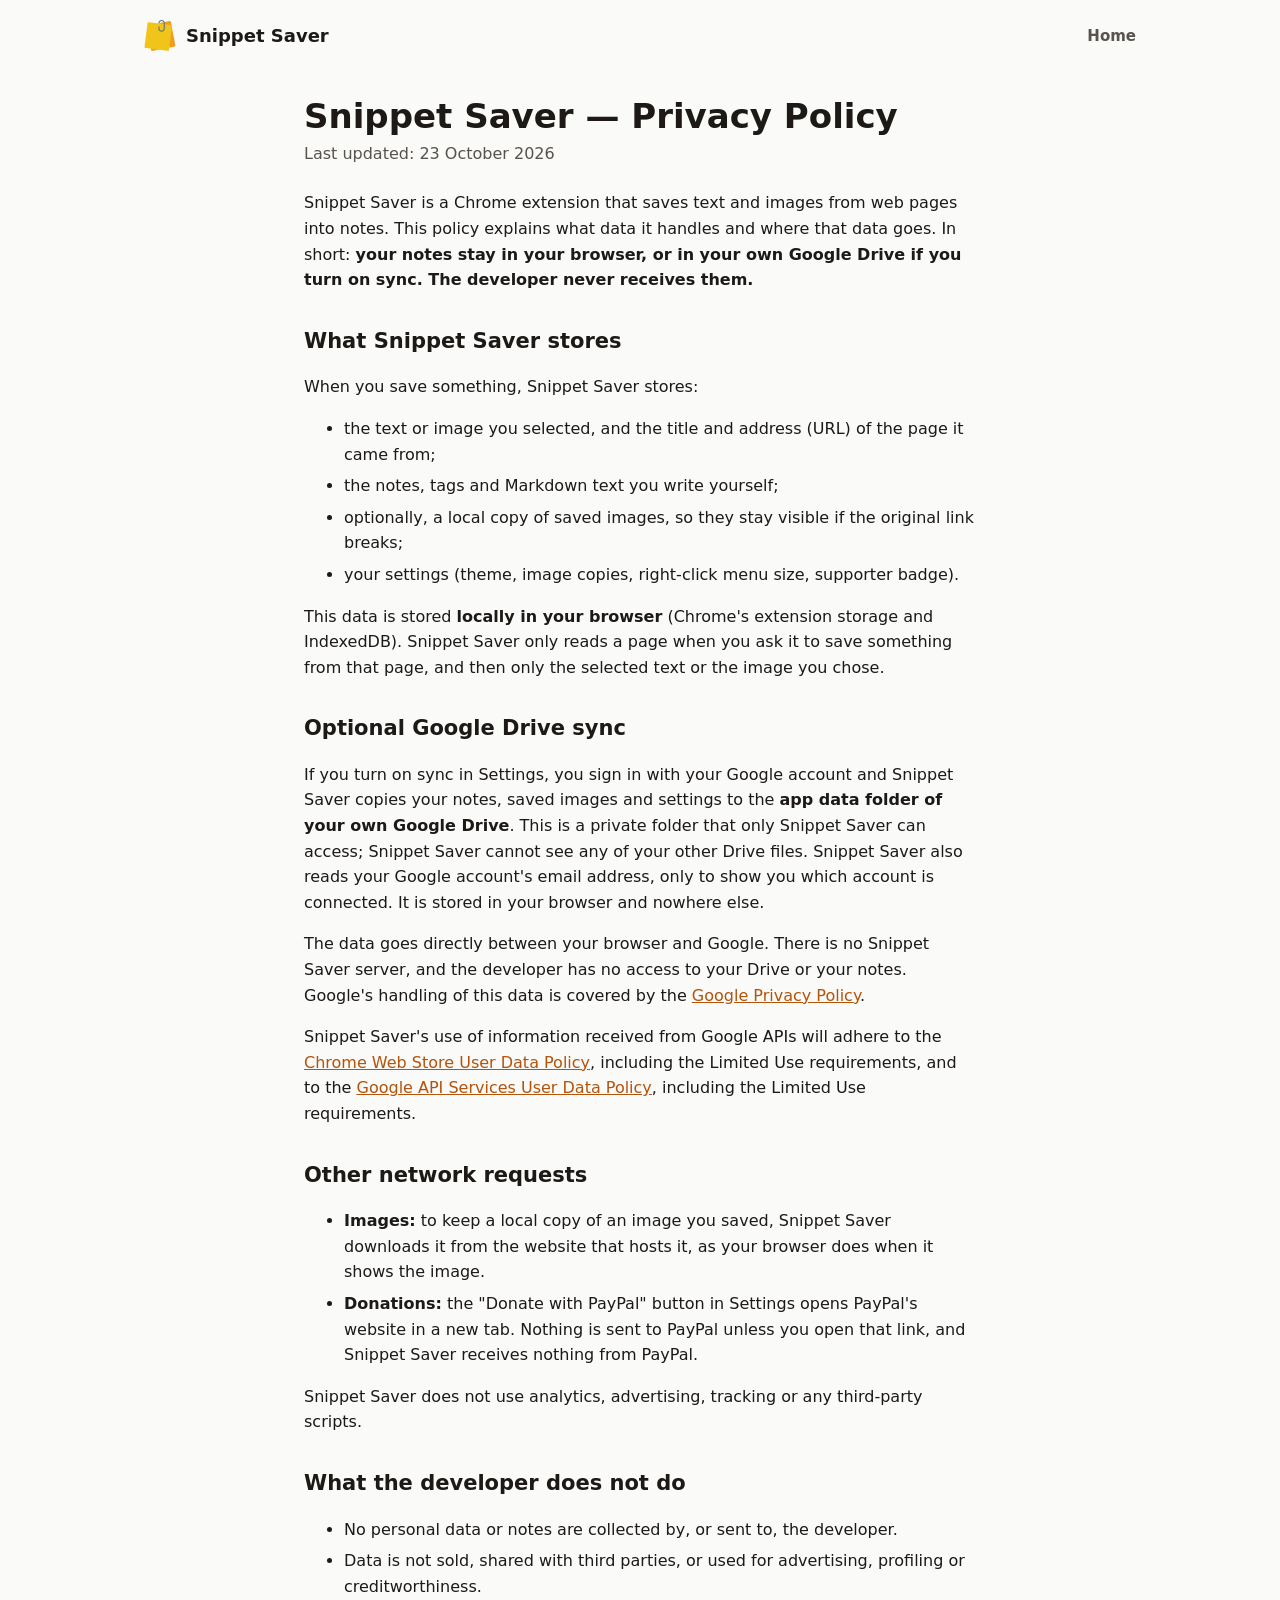
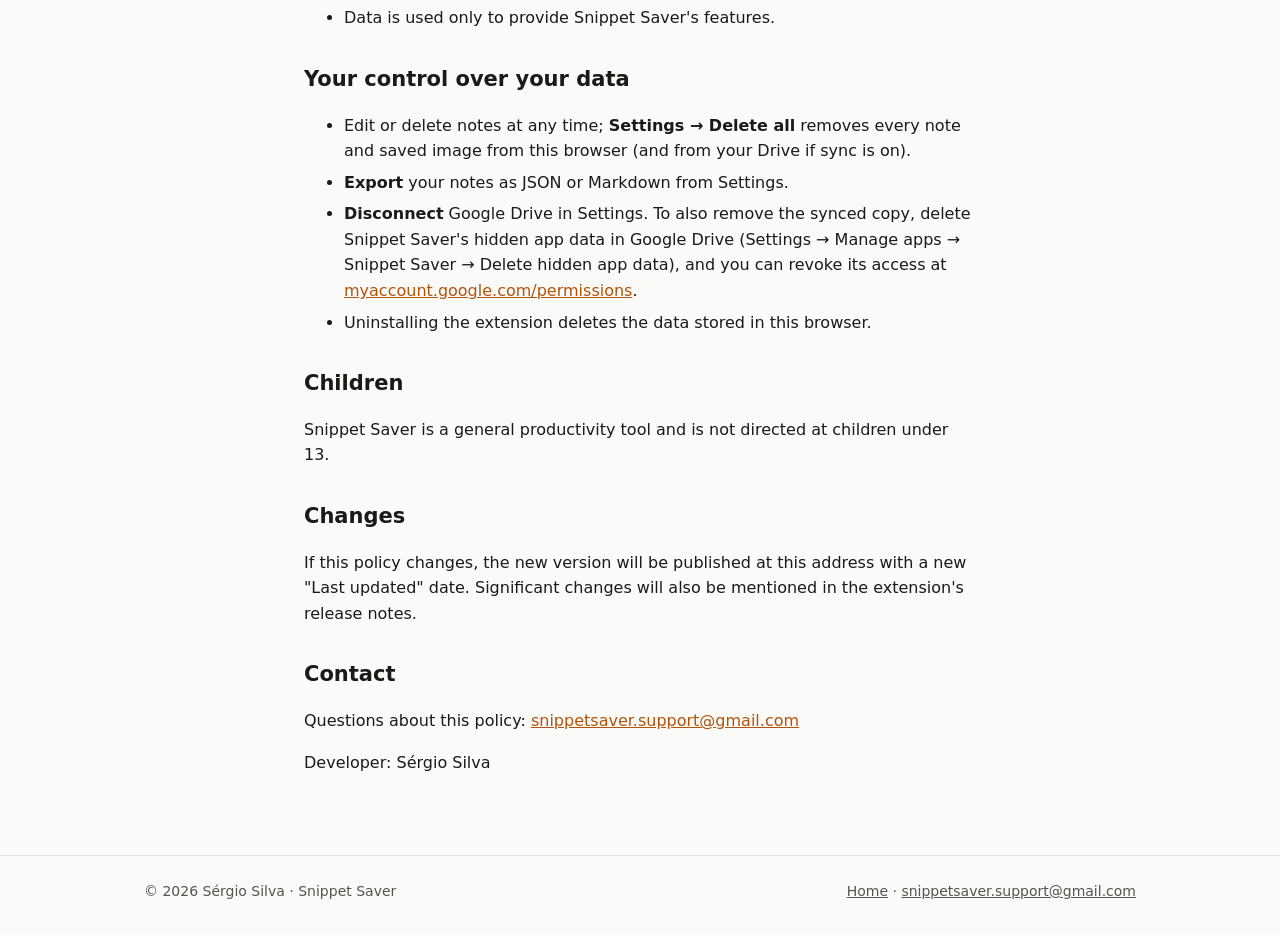
==== privacy.html @ 10455c33 "Snippet Saver home page and privacy policy Co-Authored-By: Claude Opus 5.5 <noreply@anthropic.com>" ====
<!doctype html>
<html lang="en">
<head>
  <meta charset="utf-8" />
  <meta name="viewport" content="width=device-width, initial-scale=1" />
  <title>Snippet Saver: Privacy Policy</title>
  <meta name="description" content="What data the Snippet Saver Chrome extension handles and where it goes." />
  <meta name="color-scheme" content="light dark" />
  <link rel="icon" href="assets/icon48.png" />
  <link rel="stylesheet" href="assets/style.css" />
</head>
<body>
  <header class="site-header">
    <div class="wrap">
      <a class="brand" href="./"><img src="assets/icon48.png" alt="" width="32" height="32" />Snippet Saver</a>
      <nav><a href="./">Home</a></nav>
    </div>
  </header>

  <!-- Same text as store/privacy-policy.md in the extension's repository: change both together. -->
  <main class="wrap doc">
    <h1>Snippet Saver — Privacy Policy</h1>
    <p class="updated">Last updated: 23 October 2026</p>

    <p>Snippet Saver is a Chrome extension that saves text and images from web pages into notes. This policy explains what data it handles and where that data goes. In short: <strong>your notes stay in your browser, or in your own Google Drive if you turn on sync. The developer never receives them.</strong></p>

    <h2>What Snippet Saver stores</h2>
    <p>When you save something, Snippet Saver stores:</p>
    <ul>
      <li>the text or image you selected, and the title and address (URL) of the page it came from;</li>
      <li>the notes, tags and Markdown text you write yourself;</li>
      <li>optionally, a local copy of saved images, so they stay visible if the original link breaks;</li>
      <li>your settings (theme, image copies, right-click menu size, supporter badge).</li>
    </ul>
    <p>This data is stored <strong>locally in your browser</strong> (Chrome's extension storage and IndexedDB). Snippet Saver only reads a page when you ask it to save something from that page, and then only the selected text or the image you chose.</p>

    <h2>Optional Google Drive sync</h2>
    <p>If you turn on sync in Settings, you sign in with your Google account and Snippet Saver copies your notes, saved images and settings to the <strong>app data folder of your own Google Drive</strong>. This is a private folder that only Snippet Saver can access; Snippet Saver cannot see any of your other Drive files. Snippet Saver also reads your Google account's email address, only to show you which account is connected. It is stored in your browser and nowhere else.</p>
    <p>The data goes directly between your browser and Google. There is no Snippet Saver server, and the developer has no access to your Drive or your notes. Google's handling of this data is covered by the <a href="https://policies.google.com/privacy">Google Privacy Policy</a>.</p>
    <p>Snippet Saver's use of information received from Google APIs will adhere to the <a href="https://developer.chrome.com/docs/webstore/program-policies/user-data-faq">Chrome Web Store User Data Policy</a>, including the Limited Use requirements, and to the <a href="https://developers.google.com/terms/api-services-user-data-policy">Google API Services User Data Policy</a>, including the Limited Use requirements.</p>

    <h2>Other network requests</h2>
    <ul>
      <li><strong>Images:</strong> to keep a local copy of an image you saved, Snippet Saver downloads it from the website that hosts it, as your browser does when it shows the image.</li>
      <li><strong>Donations:</strong> the "Donate with PayPal" button in Settings opens PayPal's website in a new tab. Nothing is sent to PayPal unless you open that link, and Snippet Saver receives nothing from PayPal.</li>
    </ul>
    <p>Snippet Saver does not use analytics, advertising, tracking or any third-party scripts.</p>

    <h2>What the developer does not do</h2>
    <ul>
      <li>No personal data or notes are collected by, or sent to, the developer.</li>
      <li>Data is not sold, shared with third parties, or used for advertising, profiling or creditworthiness.</li>
      <li>Data is used only to provide Snippet Saver's features.</li>
    </ul>

    <h2>Your control over your data</h2>
    <ul>
      <li>Edit or delete notes at any time; <strong>Settings → Delete all</strong> removes every note and saved image from this browser (and from your Drive if sync is on).</li>
      <li><strong>Export</strong> your notes as JSON or Markdown from Settings.</li>
      <li><strong>Disconnect</strong> Google Drive in Settings. To also remove the synced copy, delete Snippet Saver's hidden app data in Google Drive (Settings → Manage apps → Snippet Saver → Delete hidden app data), and you can revoke its access at <a href="https://myaccount.google.com/permissions">myaccount.google.com/permissions</a>.</li>
      <li>Uninstalling the extension deletes the data stored in this browser.</li>
    </ul>

    <h2>Children</h2>
    <p>Snippet Saver is a general productivity tool and is not directed at children under 13.</p>

    <h2>Changes</h2>
    <p>If this policy changes, the new version will be published at this address with a new "Last updated" date. Significant changes will also be mentioned in the extension's release notes.</p>

    <h2>Contact</h2>
    <p>Questions about this policy: <a href="mailto:snippetsaver.support@gmail.com">snippetsaver.support@gmail.com</a></p>
    <p>Developer: Sérgio Silva</p>
  </main>

  <footer class="site-footer">
    <div class="wrap">
      <span>© 2026 Sérgio Silva · Snippet Saver</span>
      <span><a href="./">Home</a> · <a href="mailto:snippetsaver.support@gmail.com">snippetsaver.support@gmail.com</a></span>
    </div>
  </footer>
</body>
</html>
---- assets/style.css ----
/* Snippet Saver site: same warm palette as the extension, light and dark. */

:root {
  --bg: #fafaf9;
  --surface: #ffffff;
  --text: #1c1917;
  --muted: #57534e;
  --border: #e7e5e4;
  --accent: #f5b301;
  --accent-text: #b45309;
  --accent-contrast: #1c1400;
  --shadow: 0 20px 50px rgba(28, 25, 23, 0.14);
}

@media (prefers-color-scheme: dark) {
  :root {
    --bg: #0c0a09;
    --surface: #1c1917;
    --text: #fafaf9;
    --muted: #a8a29e;
    --border: #292524;
    --accent: #fbbf24;
    --accent-text: #fcd34d;
    --shadow: 0 20px 50px rgba(0, 0, 0, 0.55);
  }
}

* {
  box-sizing: border-box;
}

body {
  margin: 0;
  background: var(--bg);
  color: var(--text);
  font: 16px/1.6 "Segoe UI", system-ui, -apple-system, sans-serif;
}

a {
  color: var(--accent-text);
}

.wrap {
  max-width: 1040px;
  margin: 0 auto;
  padding: 0 24px;
}

/* ---------- Header & footer ---------- */

.site-header .wrap {
  display: flex;
  align-items: center;
  justify-content: space-between;
  gap: 16px;
  padding-top: 20px;
  padding-bottom: 20px;
}

.brand {
  display: flex;
  align-items: center;
  gap: 10px;
  color: var(--text);
  font-weight: 700;
  font-size: 18px;
  text-decoration: none;
}

.site-header nav a {
  color: var(--muted);
  text-decoration: none;
  font-weight: 600;
  font-size: 15px;
}

.site-header nav a:hover {
  color: var(--text);
}

.site-footer {
  margin-top: 80px;
  border-top: 1px solid var(--border);
  color: var(--muted);
  font-size: 14px;
}

.site-footer .wrap {
  display: flex;
  flex-wrap: wrap;
  justify-content: space-between;
  gap: 12px;
  padding-top: 24px;
  padding-bottom: 32px;
}

.site-footer a {
  color: var(--muted);
}

/* ---------- Home ---------- */

.hero {
  display: grid;
  grid-template-columns: 1.1fr 0.9fr;
  align-items: center;
  gap: 48px;
  padding: 48px 0 24px;
}

.hero h1 {
  margin: 0 0 16px;
  font-size: clamp(34px, 5vw, 48px);
  line-height: 1.1;
  letter-spacing: -0.02em;
}

.hero p {
  margin: 0 0 28px;
  max-width: 34em;
  color: var(--muted);
  font-size: 19px;
}

.button {
  display: inline-block;
  padding: 12px 22px;
  border-radius: 10px;
  background: var(--accent);
  color: var(--accent-contrast);
  font-weight: 700;
  text-decoration: none;
}

.button:hover {
  filter: brightness(1.05);
}

.note {
  display: block;
  margin-top: 10px;
  color: var(--muted);
  font-size: 14px;
}

.shot {
  justify-self: center;
  width: 100%;
  max-width: 402px;
  border-radius: 14px;
  box-shadow: var(--shadow);
}

/* Shows the capture that matches the visitor's theme. */
.shot-light {
  display: none;
}

@media (prefers-color-scheme: light) {
  .shot-light {
    display: block;
  }
  .shot-dark {
    display: none;
  }
}

.features {
  display: grid;
  grid-template-columns: repeat(auto-fit, minmax(220px, 1fr));
  gap: 16px;
  margin-top: 48px;
}

.feature {
  padding: 20px;
  border: 1px solid var(--border);
  border-radius: 12px;
  background: var(--surface);
}

.feature h2 {
  margin: 0 0 6px;
  font-size: 17px;
}

.feature p {
  margin: 0;
  color: var(--muted);
  font-size: 15px;
}

/* ---------- Privacy policy ---------- */

.doc {
  max-width: 720px;
  padding-top: 24px;
}

.doc h1 {
  margin: 0 0 4px;
  font-size: 34px;
  line-height: 1.2;
}

.doc h2 {
  margin: 32px 0 8px;
  font-size: 21px;
}

.doc .updated {
  margin: 0 0 24px;
  color: var(--muted);
}

.doc li {
  margin-bottom: 6px;
}

@media (max-width: 760px) {
  .hero {
    grid-template-columns: 1fr;
    gap: 32px;
    padding-top: 24px;
  }
}
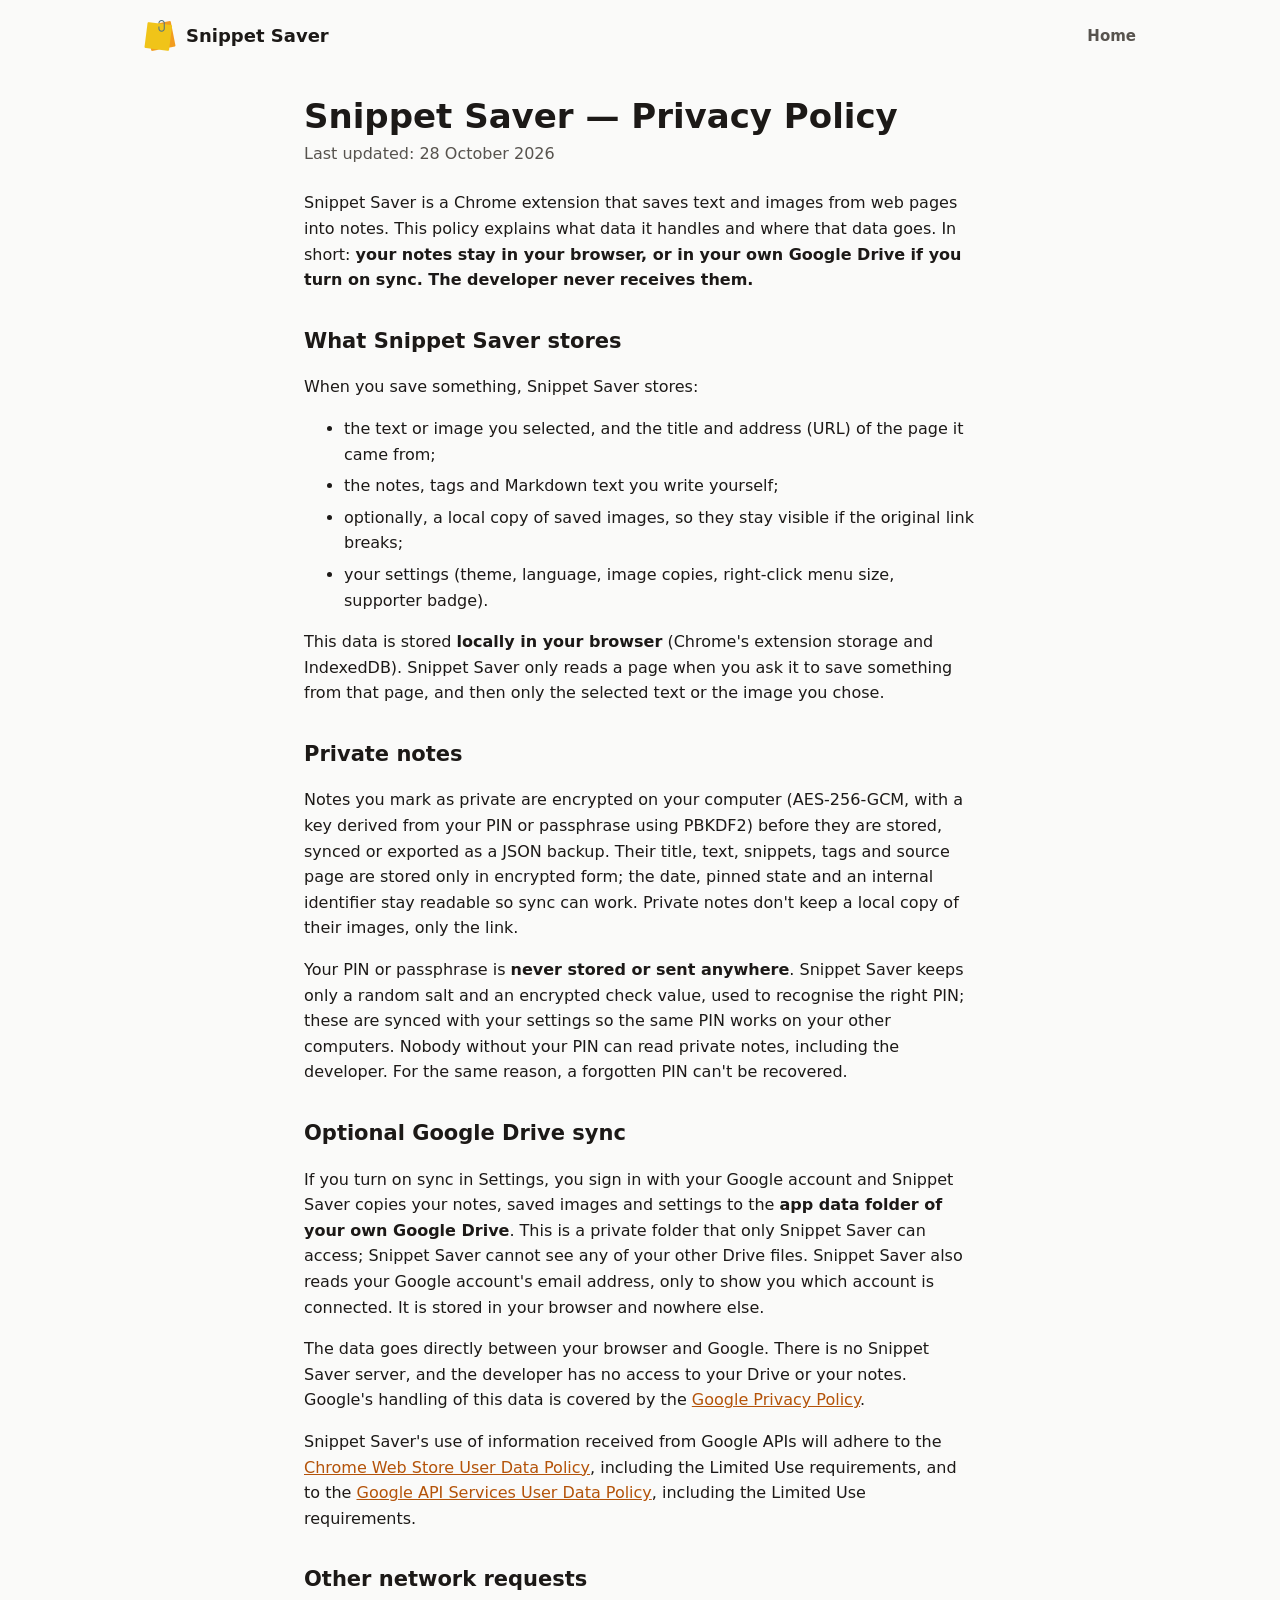
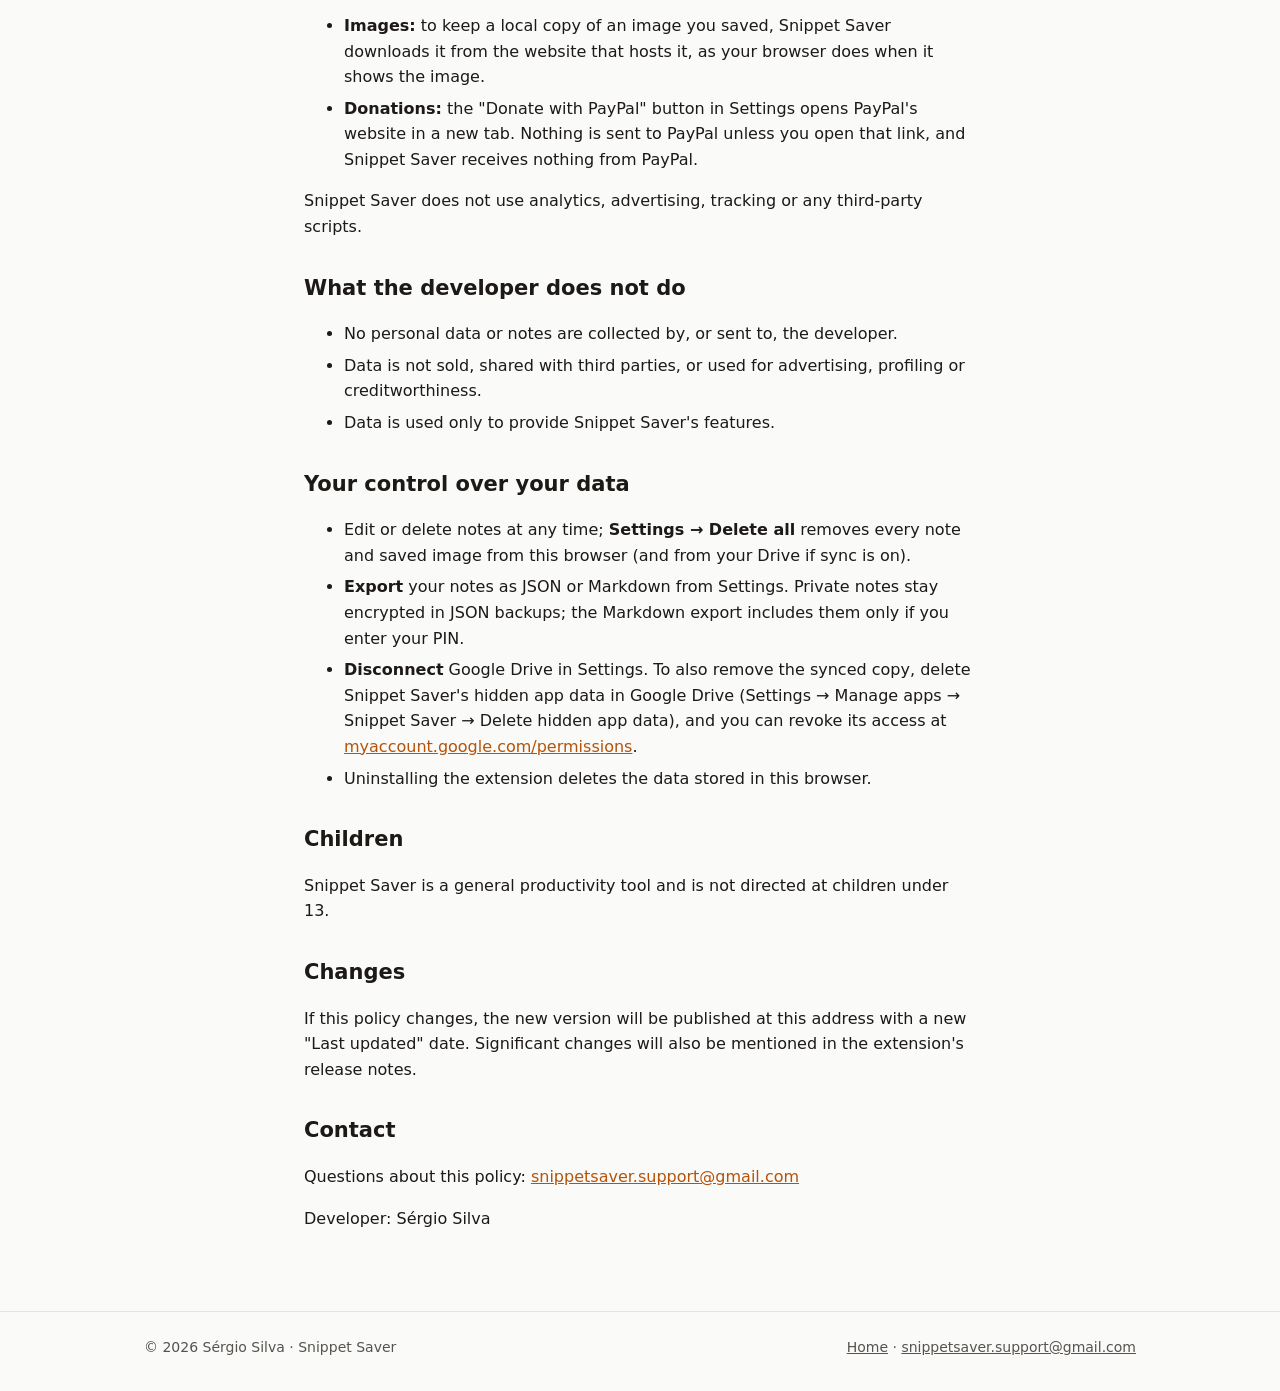
==== commit 64dd53f3: "Describe private notes and languages (Snippet Saver 1.5.0) Home page: feature cards for encrypted pr" ====
--- a/privacy.html
+++ b/privacy.html
@@ -20,7 +20,7 @@
   <!-- Same text as store/privacy-policy.md in the extension's repository: change both together. -->
   <main class="wrap doc">
     <h1>Snippet Saver — Privacy Policy</h1>
-    <p class="updated">Last updated: 23 October 2026</p>
+    <p class="updated">Last updated: 28 October 2026</p>
 
     <p>Snippet Saver is a Chrome extension that saves text and images from web pages into notes. This policy explains what data it handles and where that data goes. In short: <strong>your notes stay in your browser, or in your own Google Drive if you turn on sync. The developer never receives them.</strong></p>
 
@@ -30,9 +30,13 @@
       <li>the text or image you selected, and the title and address (URL) of the page it came from;</li>
       <li>the notes, tags and Markdown text you write yourself;</li>
       <li>optionally, a local copy of saved images, so they stay visible if the original link breaks;</li>
-      <li>your settings (theme, image copies, right-click menu size, supporter badge).</li>
+      <li>your settings (theme, language, image copies, right-click menu size, supporter badge).</li>
     </ul>
     <p>This data is stored <strong>locally in your browser</strong> (Chrome's extension storage and IndexedDB). Snippet Saver only reads a page when you ask it to save something from that page, and then only the selected text or the image you chose.</p>
+
+    <h2>Private notes</h2>
+    <p>Notes you mark as private are encrypted on your computer (AES-256-GCM, with a key derived from your PIN or passphrase using PBKDF2) before they are stored, synced or exported as a JSON backup. Their title, text, snippets, tags and source page are stored only in encrypted form; the date, pinned state and an internal identifier stay readable so sync can work. Private notes don't keep a local copy of their images, only the link.</p>
+    <p>Your PIN or passphrase is <strong>never stored or sent anywhere</strong>. Snippet Saver keeps only a random salt and an encrypted check value, used to recognise the right PIN; these are synced with your settings so the same PIN works on your other computers. Nobody without your PIN can read private notes, including the developer. For the same reason, a forgotten PIN can't be recovered.</p>
 
     <h2>Optional Google Drive sync</h2>
     <p>If you turn on sync in Settings, you sign in with your Google account and Snippet Saver copies your notes, saved images and settings to the <strong>app data folder of your own Google Drive</strong>. This is a private folder that only Snippet Saver can access; Snippet Saver cannot see any of your other Drive files. Snippet Saver also reads your Google account's email address, only to show you which account is connected. It is stored in your browser and nowhere else.</p>
@@ -56,7 +60,7 @@
     <h2>Your control over your data</h2>
     <ul>
       <li>Edit or delete notes at any time; <strong>Settings → Delete all</strong> removes every note and saved image from this browser (and from your Drive if sync is on).</li>
-      <li><strong>Export</strong> your notes as JSON or Markdown from Settings.</li>
+      <li><strong>Export</strong> your notes as JSON or Markdown from Settings. Private notes stay encrypted in JSON backups; the Markdown export includes them only if you enter your PIN.</li>
       <li><strong>Disconnect</strong> Google Drive in Settings. To also remove the synced copy, delete Snippet Saver's hidden app data in Google Drive (Settings → Manage apps → Snippet Saver → Delete hidden app data), and you can revoke its access at <a href="https://myaccount.google.com/permissions">myaccount.google.com/permissions</a>.</li>
       <li>Uninstalling the extension deletes the data stored in this browser.</li>
     </ul>
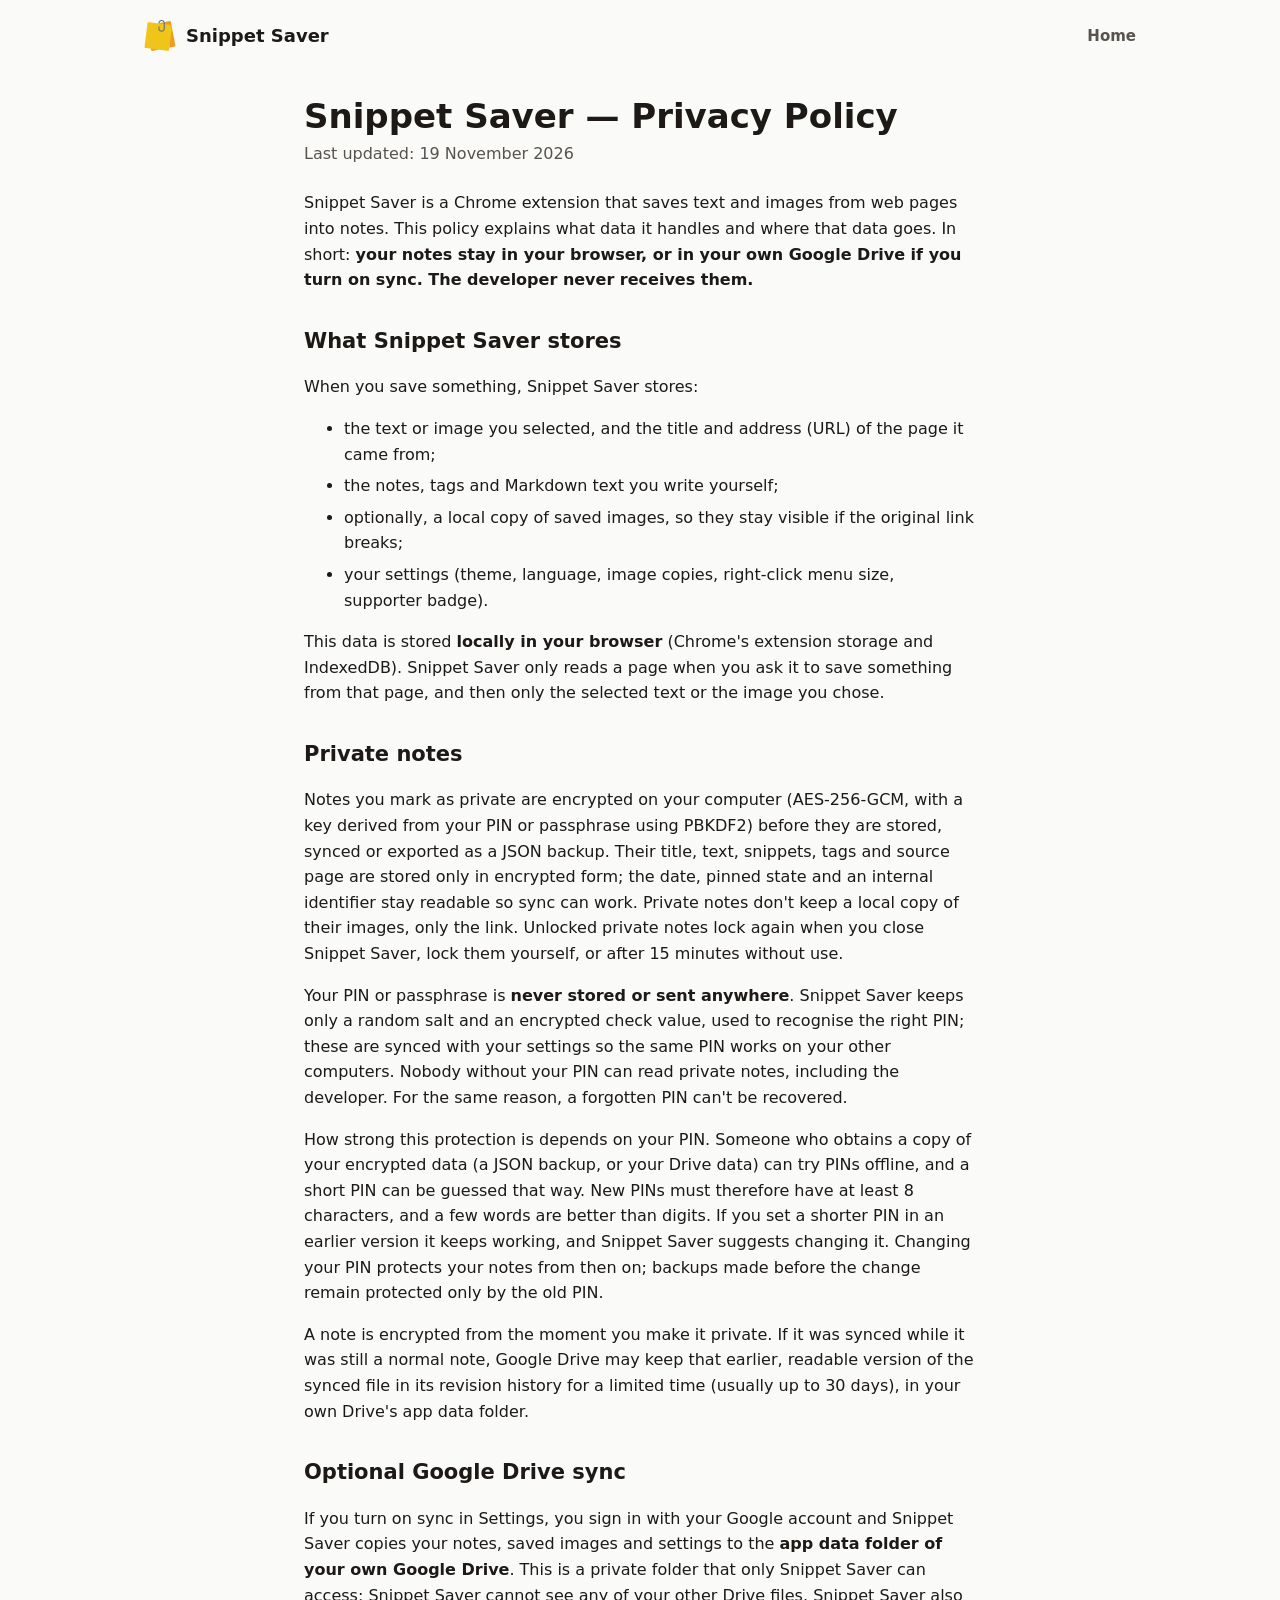
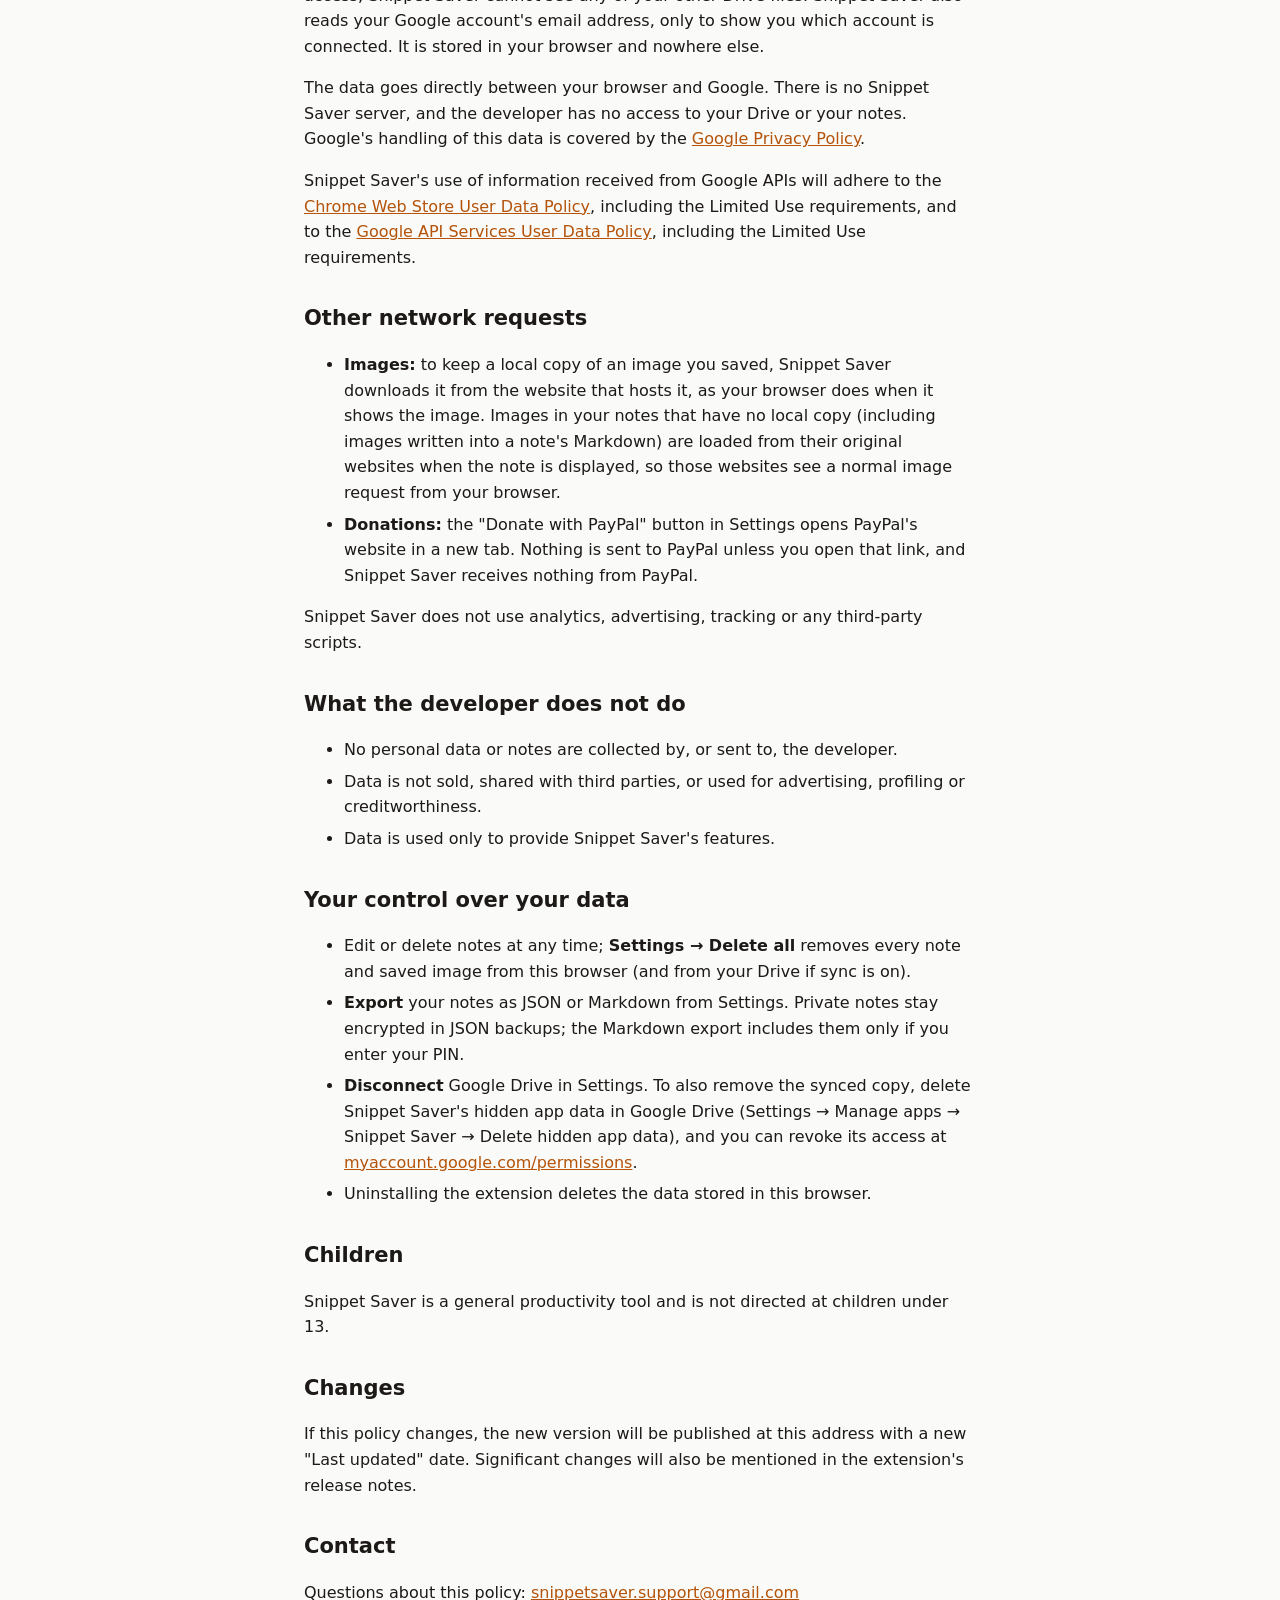
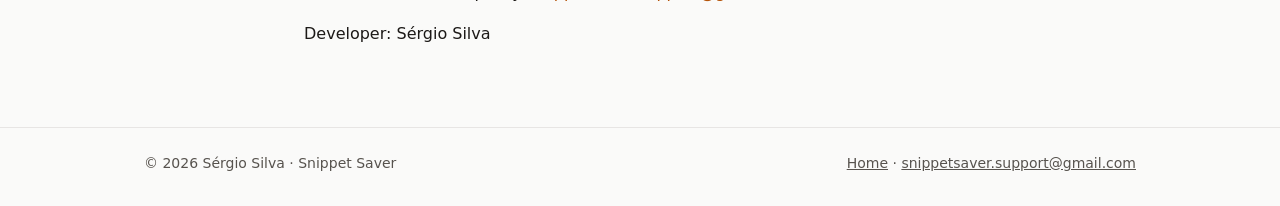
==== commit f35734d2: "Privacy policy: PIN strength, Drive revisions, remote images, auto-lock Private notes: protection de" ====
--- a/privacy.html
+++ b/privacy.html
@@ -20,7 +20,7 @@
   <!-- Same text as store/privacy-policy.md in the extension's repository: change both together. -->
   <main class="wrap doc">
     <h1>Snippet Saver — Privacy Policy</h1>
-    <p class="updated">Last updated: 28 October 2026</p>
+    <p class="updated">Last updated: 19 November 2026</p>
 
     <p>Snippet Saver is a Chrome extension that saves text and images from web pages into notes. This policy explains what data it handles and where that data goes. In short: <strong>your notes stay in your browser, or in your own Google Drive if you turn on sync. The developer never receives them.</strong></p>
 
@@ -35,8 +35,10 @@
     <p>This data is stored <strong>locally in your browser</strong> (Chrome's extension storage and IndexedDB). Snippet Saver only reads a page when you ask it to save something from that page, and then only the selected text or the image you chose.</p>
 
     <h2>Private notes</h2>
-    <p>Notes you mark as private are encrypted on your computer (AES-256-GCM, with a key derived from your PIN or passphrase using PBKDF2) before they are stored, synced or exported as a JSON backup. Their title, text, snippets, tags and source page are stored only in encrypted form; the date, pinned state and an internal identifier stay readable so sync can work. Private notes don't keep a local copy of their images, only the link.</p>
+    <p>Notes you mark as private are encrypted on your computer (AES-256-GCM, with a key derived from your PIN or passphrase using PBKDF2) before they are stored, synced or exported as a JSON backup. Their title, text, snippets, tags and source page are stored only in encrypted form; the date, pinned state and an internal identifier stay readable so sync can work. Private notes don't keep a local copy of their images, only the link. Unlocked private notes lock again when you close Snippet Saver, lock them yourself, or after 15 minutes without use.</p>
     <p>Your PIN or passphrase is <strong>never stored or sent anywhere</strong>. Snippet Saver keeps only a random salt and an encrypted check value, used to recognise the right PIN; these are synced with your settings so the same PIN works on your other computers. Nobody without your PIN can read private notes, including the developer. For the same reason, a forgotten PIN can't be recovered.</p>
+    <p>How strong this protection is depends on your PIN. Someone who obtains a copy of your encrypted data (a JSON backup, or your Drive data) can try PINs offline, and a short PIN can be guessed that way. New PINs must therefore have at least 8 characters, and a few words are better than digits. If you set a shorter PIN in an earlier version it keeps working, and Snippet Saver suggests changing it. Changing your PIN protects your notes from then on; backups made before the change remain protected only by the old PIN.</p>
+    <p>A note is encrypted from the moment you make it private. If it was synced while it was still a normal note, Google Drive may keep that earlier, readable version of the synced file in its revision history for a limited time (usually up to 30 days), in your own Drive's app data folder.</p>
 
     <h2>Optional Google Drive sync</h2>
     <p>If you turn on sync in Settings, you sign in with your Google account and Snippet Saver copies your notes, saved images and settings to the <strong>app data folder of your own Google Drive</strong>. This is a private folder that only Snippet Saver can access; Snippet Saver cannot see any of your other Drive files. Snippet Saver also reads your Google account's email address, only to show you which account is connected. It is stored in your browser and nowhere else.</p>
@@ -45,7 +47,7 @@
 
     <h2>Other network requests</h2>
     <ul>
-      <li><strong>Images:</strong> to keep a local copy of an image you saved, Snippet Saver downloads it from the website that hosts it, as your browser does when it shows the image.</li>
+      <li><strong>Images:</strong> to keep a local copy of an image you saved, Snippet Saver downloads it from the website that hosts it, as your browser does when it shows the image. Images in your notes that have no local copy (including images written into a note's Markdown) are loaded from their original websites when the note is displayed, so those websites see a normal image request from your browser.</li>
       <li><strong>Donations:</strong> the "Donate with PayPal" button in Settings opens PayPal's website in a new tab. Nothing is sent to PayPal unless you open that link, and Snippet Saver receives nothing from PayPal.</li>
     </ul>
     <p>Snippet Saver does not use analytics, advertising, tracking or any third-party scripts.</p>
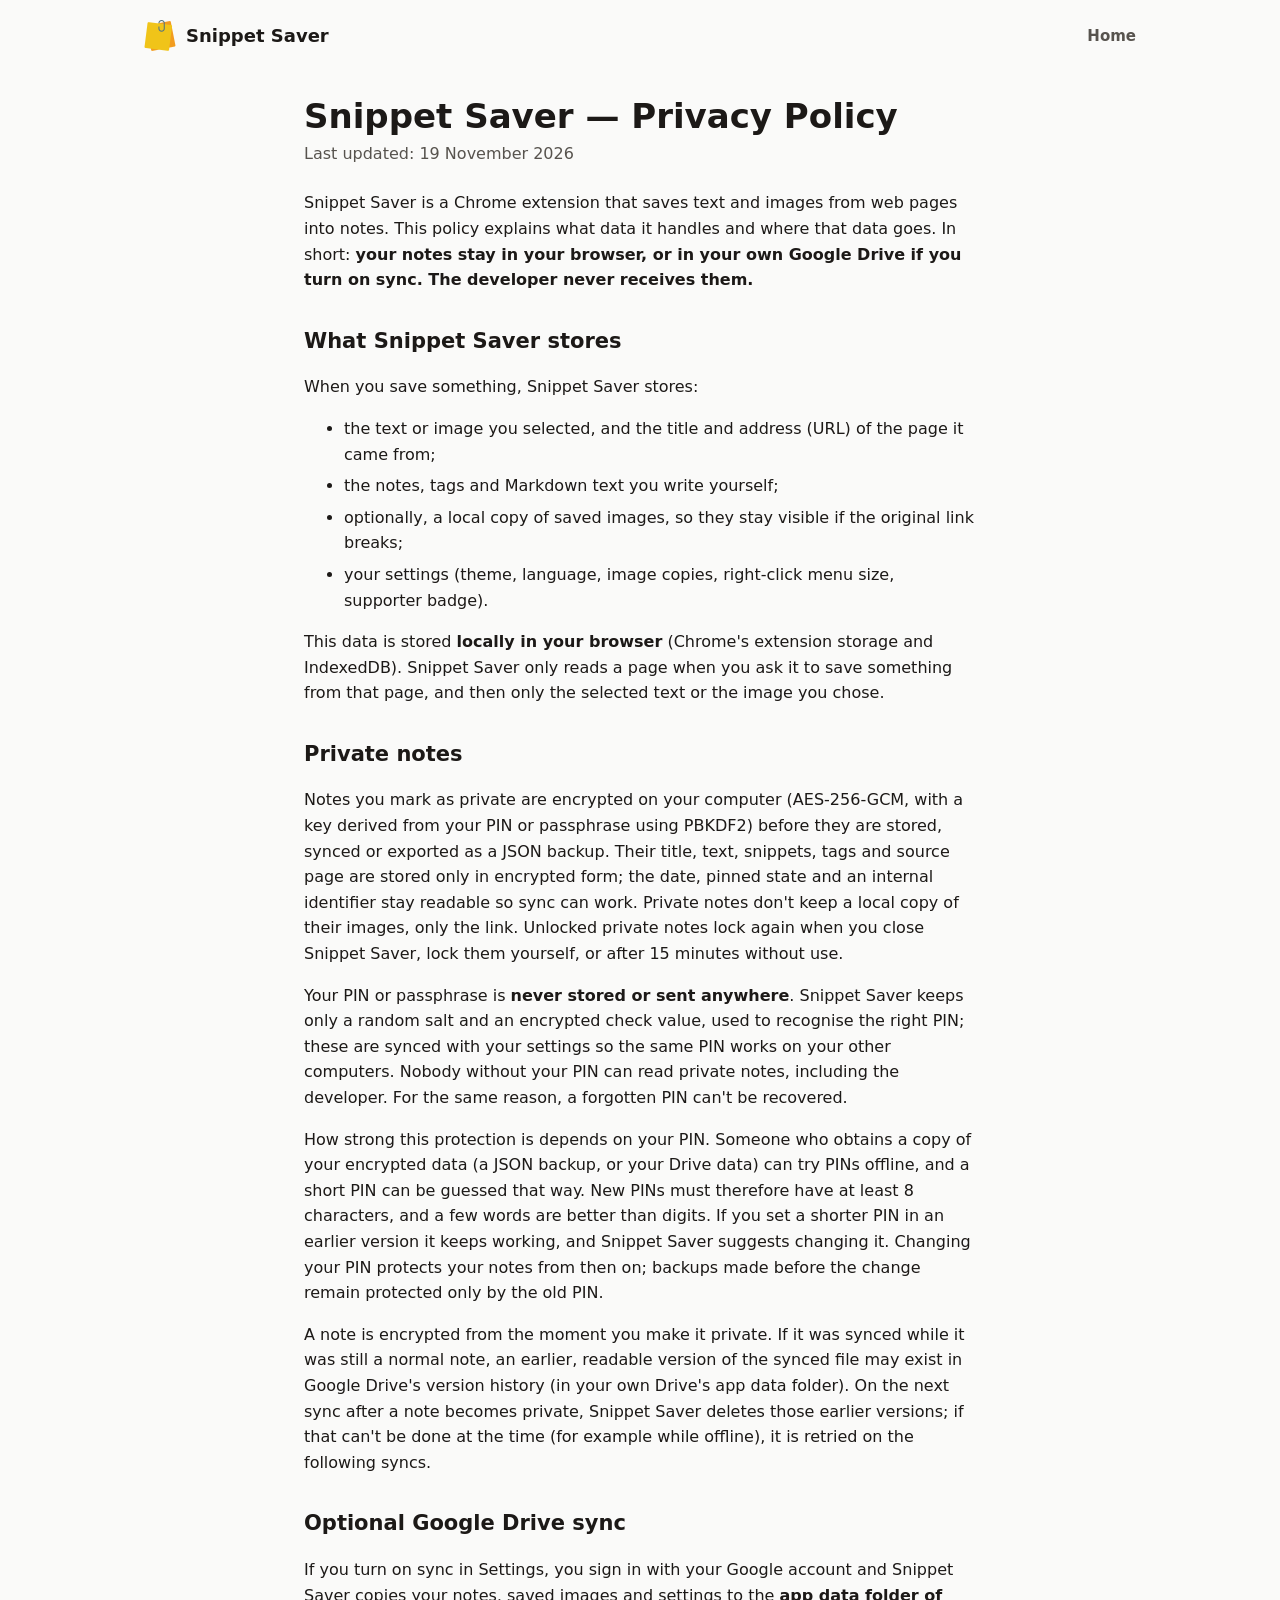
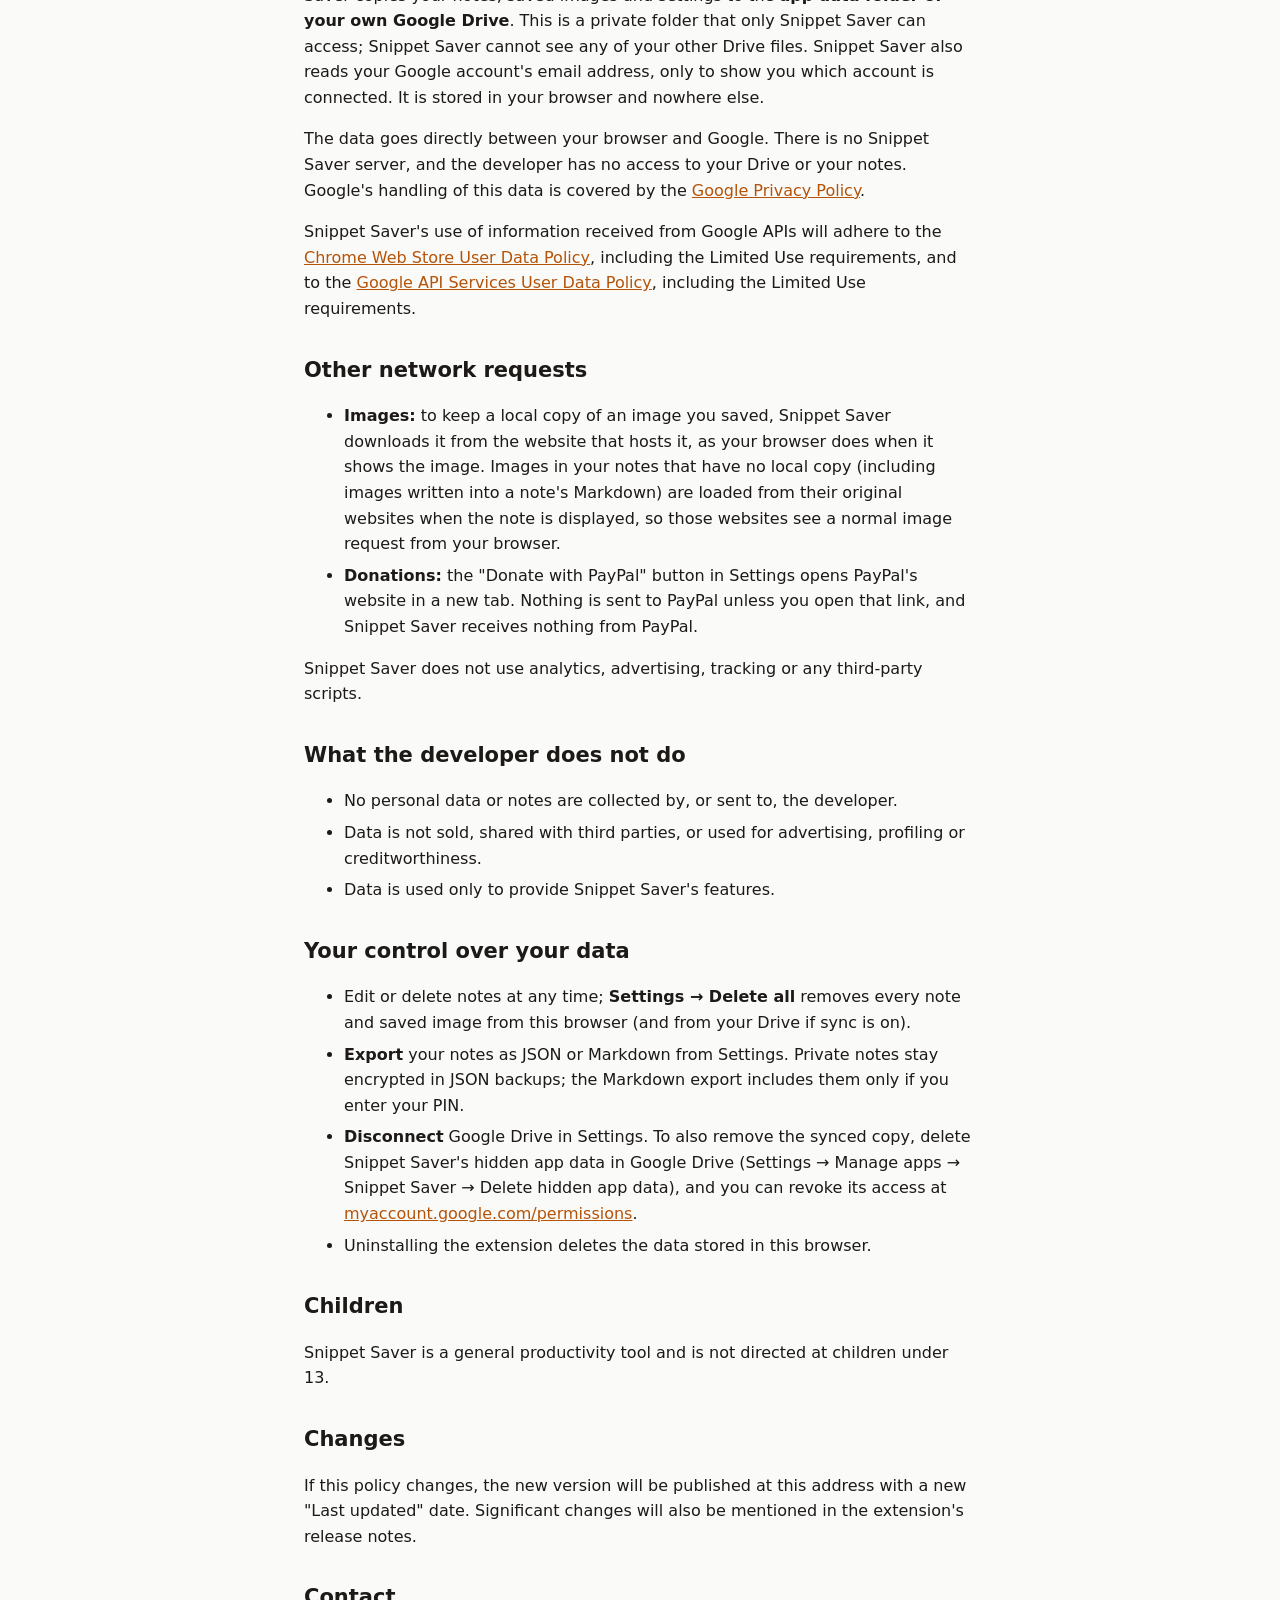
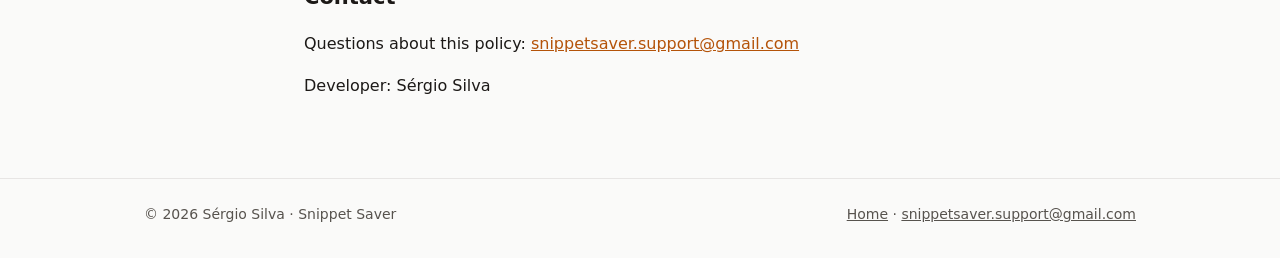
==== commit a06ea2d0: "Privacy policy: older Drive versions are deleted when a note turns private Snippet Saver now deletes" ====
--- a/privacy.html
+++ b/privacy.html
@@ -38,7 +38,7 @@
     <p>Notes you mark as private are encrypted on your computer (AES-256-GCM, with a key derived from your PIN or passphrase using PBKDF2) before they are stored, synced or exported as a JSON backup. Their title, text, snippets, tags and source page are stored only in encrypted form; the date, pinned state and an internal identifier stay readable so sync can work. Private notes don't keep a local copy of their images, only the link. Unlocked private notes lock again when you close Snippet Saver, lock them yourself, or after 15 minutes without use.</p>
     <p>Your PIN or passphrase is <strong>never stored or sent anywhere</strong>. Snippet Saver keeps only a random salt and an encrypted check value, used to recognise the right PIN; these are synced with your settings so the same PIN works on your other computers. Nobody without your PIN can read private notes, including the developer. For the same reason, a forgotten PIN can't be recovered.</p>
     <p>How strong this protection is depends on your PIN. Someone who obtains a copy of your encrypted data (a JSON backup, or your Drive data) can try PINs offline, and a short PIN can be guessed that way. New PINs must therefore have at least 8 characters, and a few words are better than digits. If you set a shorter PIN in an earlier version it keeps working, and Snippet Saver suggests changing it. Changing your PIN protects your notes from then on; backups made before the change remain protected only by the old PIN.</p>
-    <p>A note is encrypted from the moment you make it private. If it was synced while it was still a normal note, Google Drive may keep that earlier, readable version of the synced file in its revision history for a limited time (usually up to 30 days), in your own Drive's app data folder.</p>
+    <p>A note is encrypted from the moment you make it private. If it was synced while it was still a normal note, an earlier, readable version of the synced file may exist in Google Drive's version history (in your own Drive's app data folder). On the next sync after a note becomes private, Snippet Saver deletes those earlier versions; if that can't be done at the time (for example while offline), it is retried on the following syncs.</p>
 
     <h2>Optional Google Drive sync</h2>
     <p>If you turn on sync in Settings, you sign in with your Google account and Snippet Saver copies your notes, saved images and settings to the <strong>app data folder of your own Google Drive</strong>. This is a private folder that only Snippet Saver can access; Snippet Saver cannot see any of your other Drive files. Snippet Saver also reads your Google account's email address, only to show you which account is connected. It is stored in your browser and nowhere else.</p>
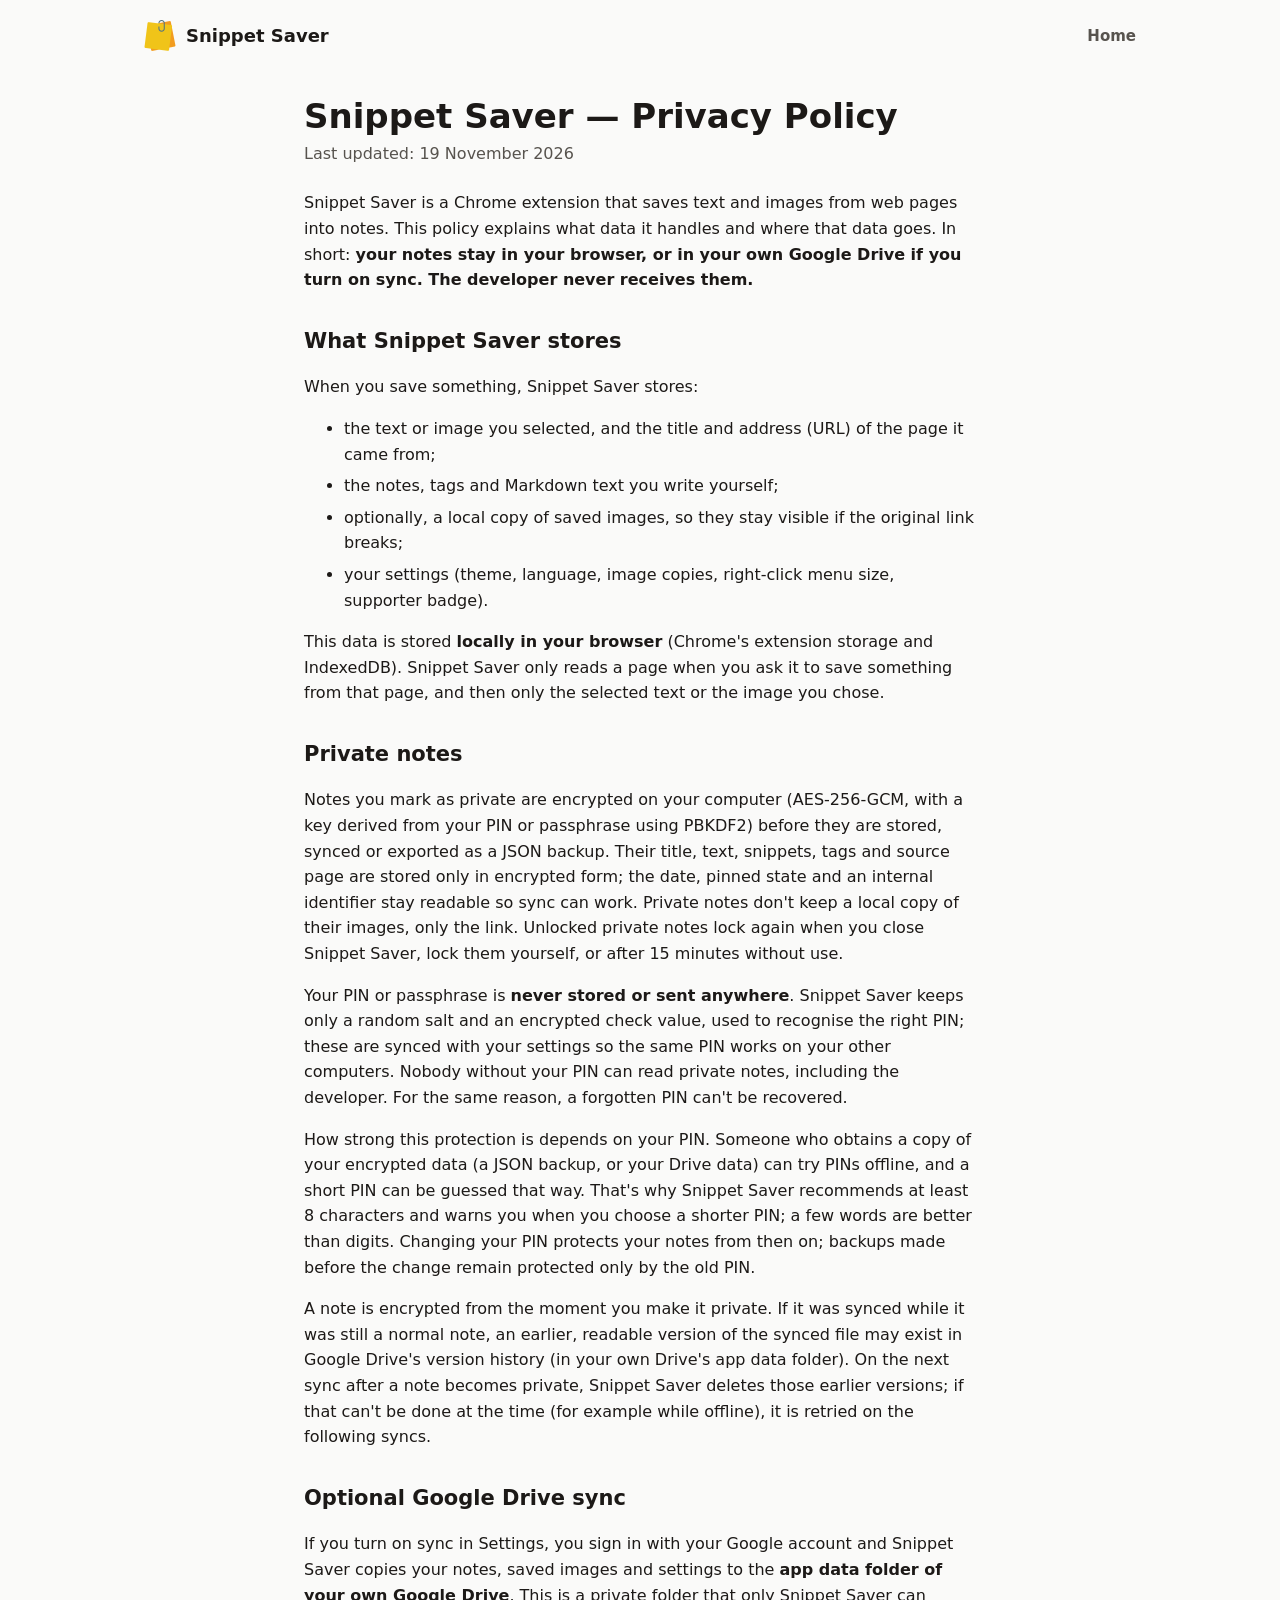
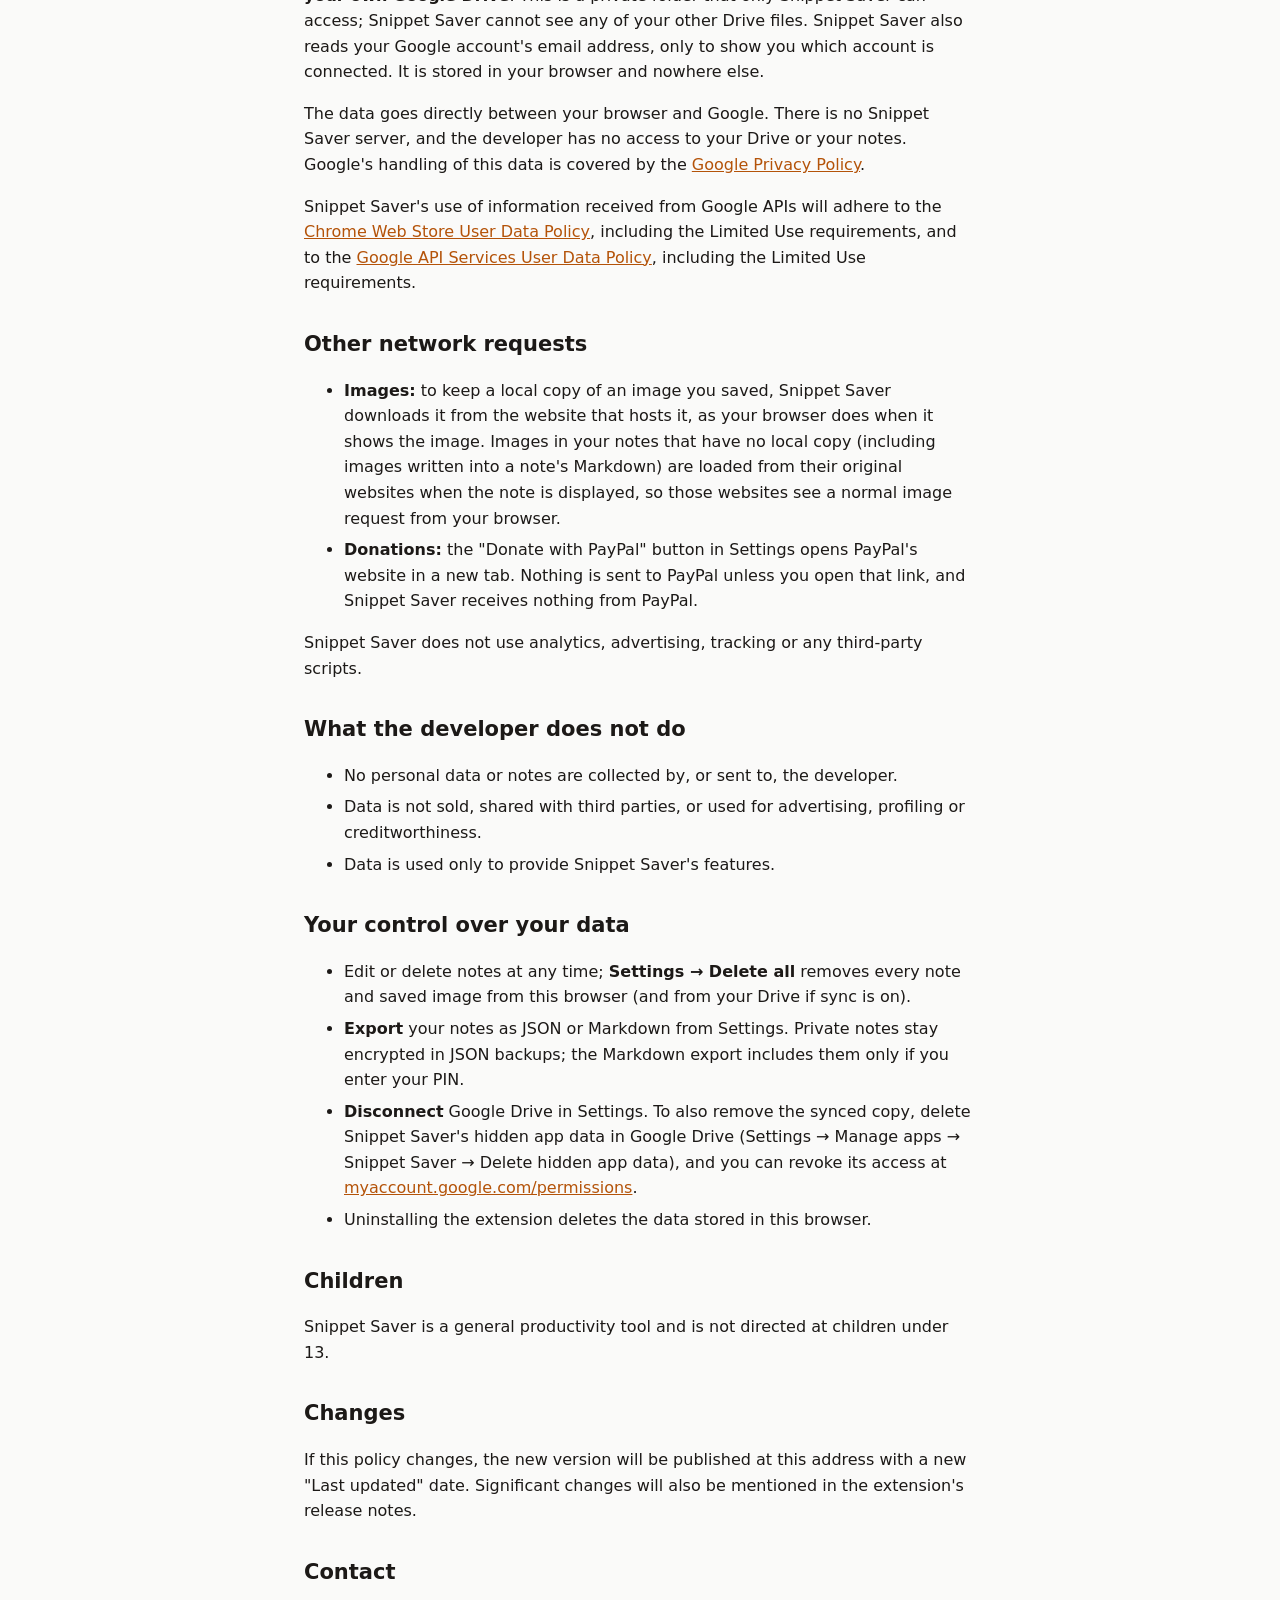
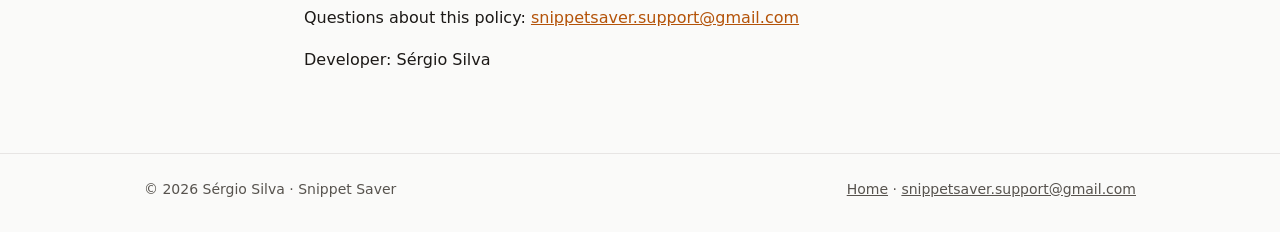
==== commit 7651f5e4: "Privacy policy: short PINs are allowed with a warning Snippet Saver recommends at least 8 characters" ====
--- a/privacy.html
+++ b/privacy.html
@@ -37,7 +37,7 @@
     <h2>Private notes</h2>
     <p>Notes you mark as private are encrypted on your computer (AES-256-GCM, with a key derived from your PIN or passphrase using PBKDF2) before they are stored, synced or exported as a JSON backup. Their title, text, snippets, tags and source page are stored only in encrypted form; the date, pinned state and an internal identifier stay readable so sync can work. Private notes don't keep a local copy of their images, only the link. Unlocked private notes lock again when you close Snippet Saver, lock them yourself, or after 15 minutes without use.</p>
     <p>Your PIN or passphrase is <strong>never stored or sent anywhere</strong>. Snippet Saver keeps only a random salt and an encrypted check value, used to recognise the right PIN; these are synced with your settings so the same PIN works on your other computers. Nobody without your PIN can read private notes, including the developer. For the same reason, a forgotten PIN can't be recovered.</p>
-    <p>How strong this protection is depends on your PIN. Someone who obtains a copy of your encrypted data (a JSON backup, or your Drive data) can try PINs offline, and a short PIN can be guessed that way. New PINs must therefore have at least 8 characters, and a few words are better than digits. If you set a shorter PIN in an earlier version it keeps working, and Snippet Saver suggests changing it. Changing your PIN protects your notes from then on; backups made before the change remain protected only by the old PIN.</p>
+    <p>How strong this protection is depends on your PIN. Someone who obtains a copy of your encrypted data (a JSON backup, or your Drive data) can try PINs offline, and a short PIN can be guessed that way. That's why Snippet Saver recommends at least 8 characters and warns you when you choose a shorter PIN; a few words are better than digits. Changing your PIN protects your notes from then on; backups made before the change remain protected only by the old PIN.</p>
     <p>A note is encrypted from the moment you make it private. If it was synced while it was still a normal note, an earlier, readable version of the synced file may exist in Google Drive's version history (in your own Drive's app data folder). On the next sync after a note becomes private, Snippet Saver deletes those earlier versions; if that can't be done at the time (for example while offline), it is retried on the following syncs.</p>
 
     <h2>Optional Google Drive sync</h2>
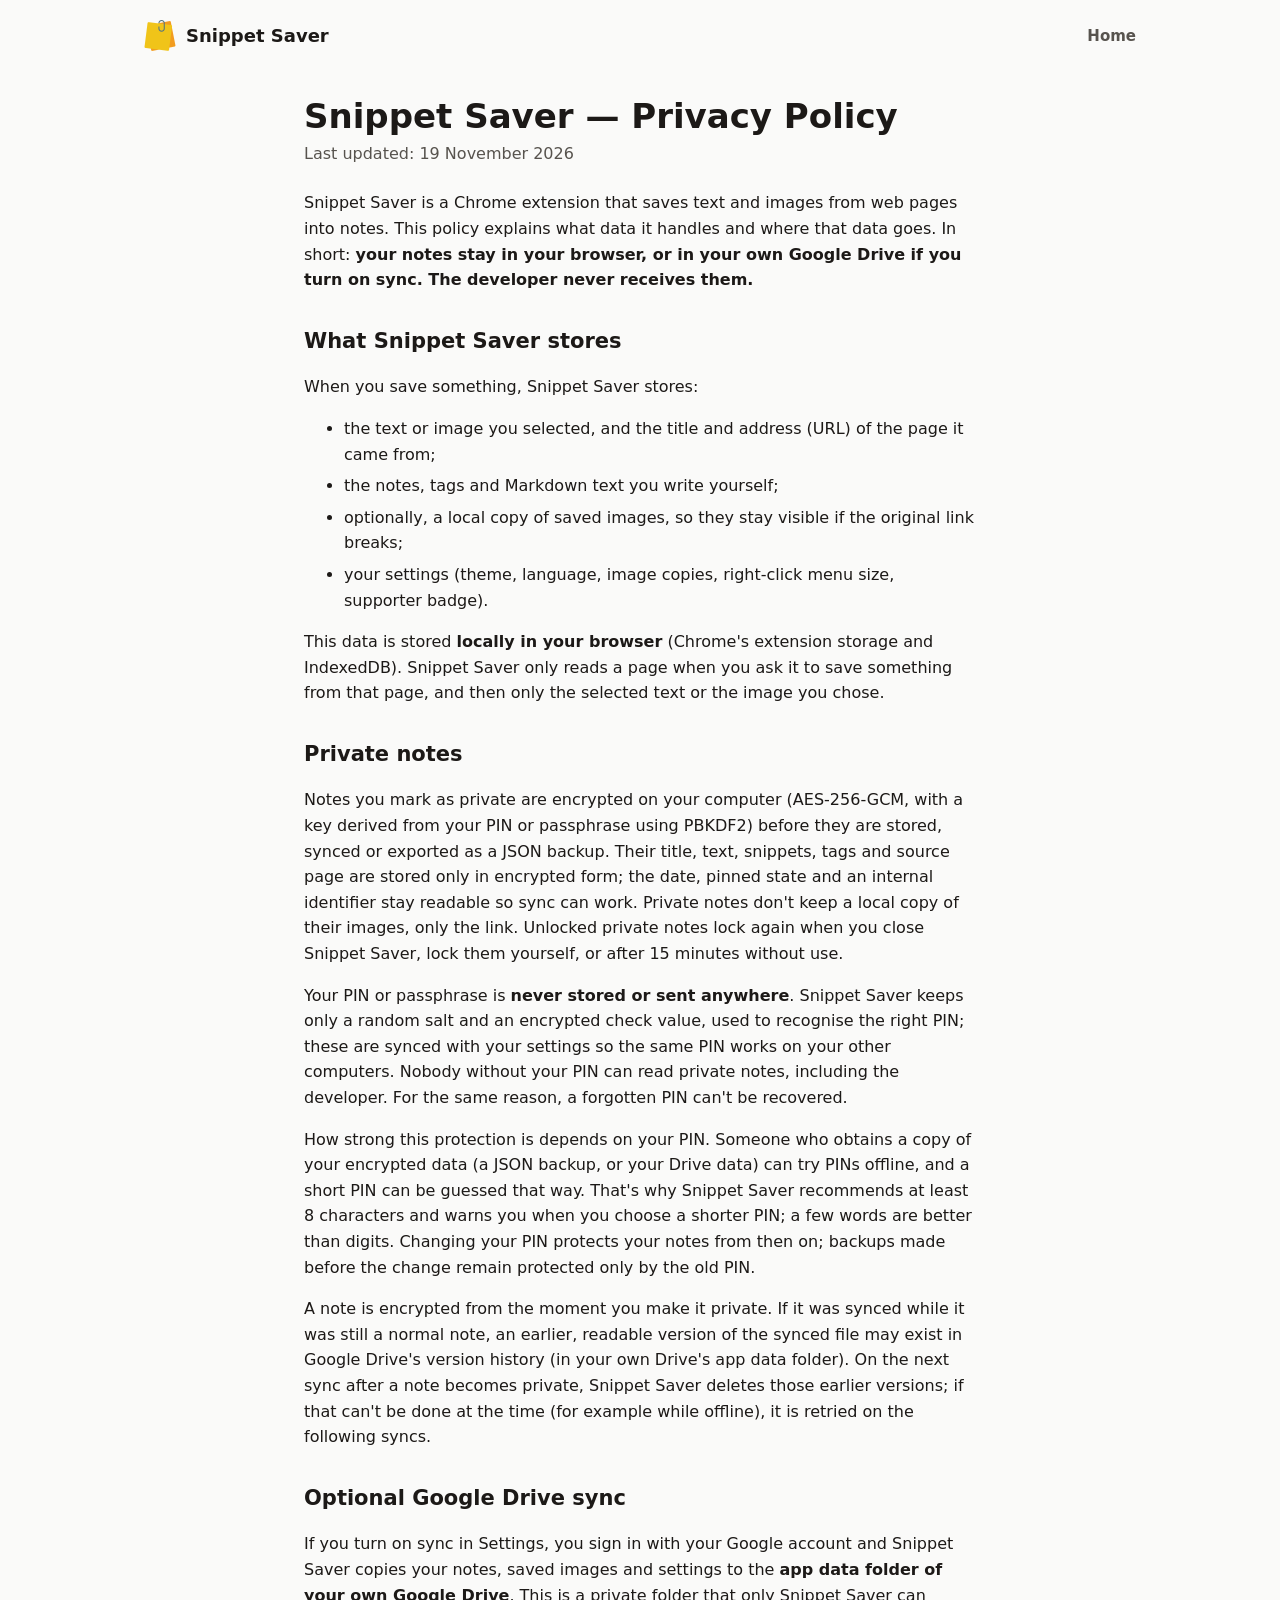
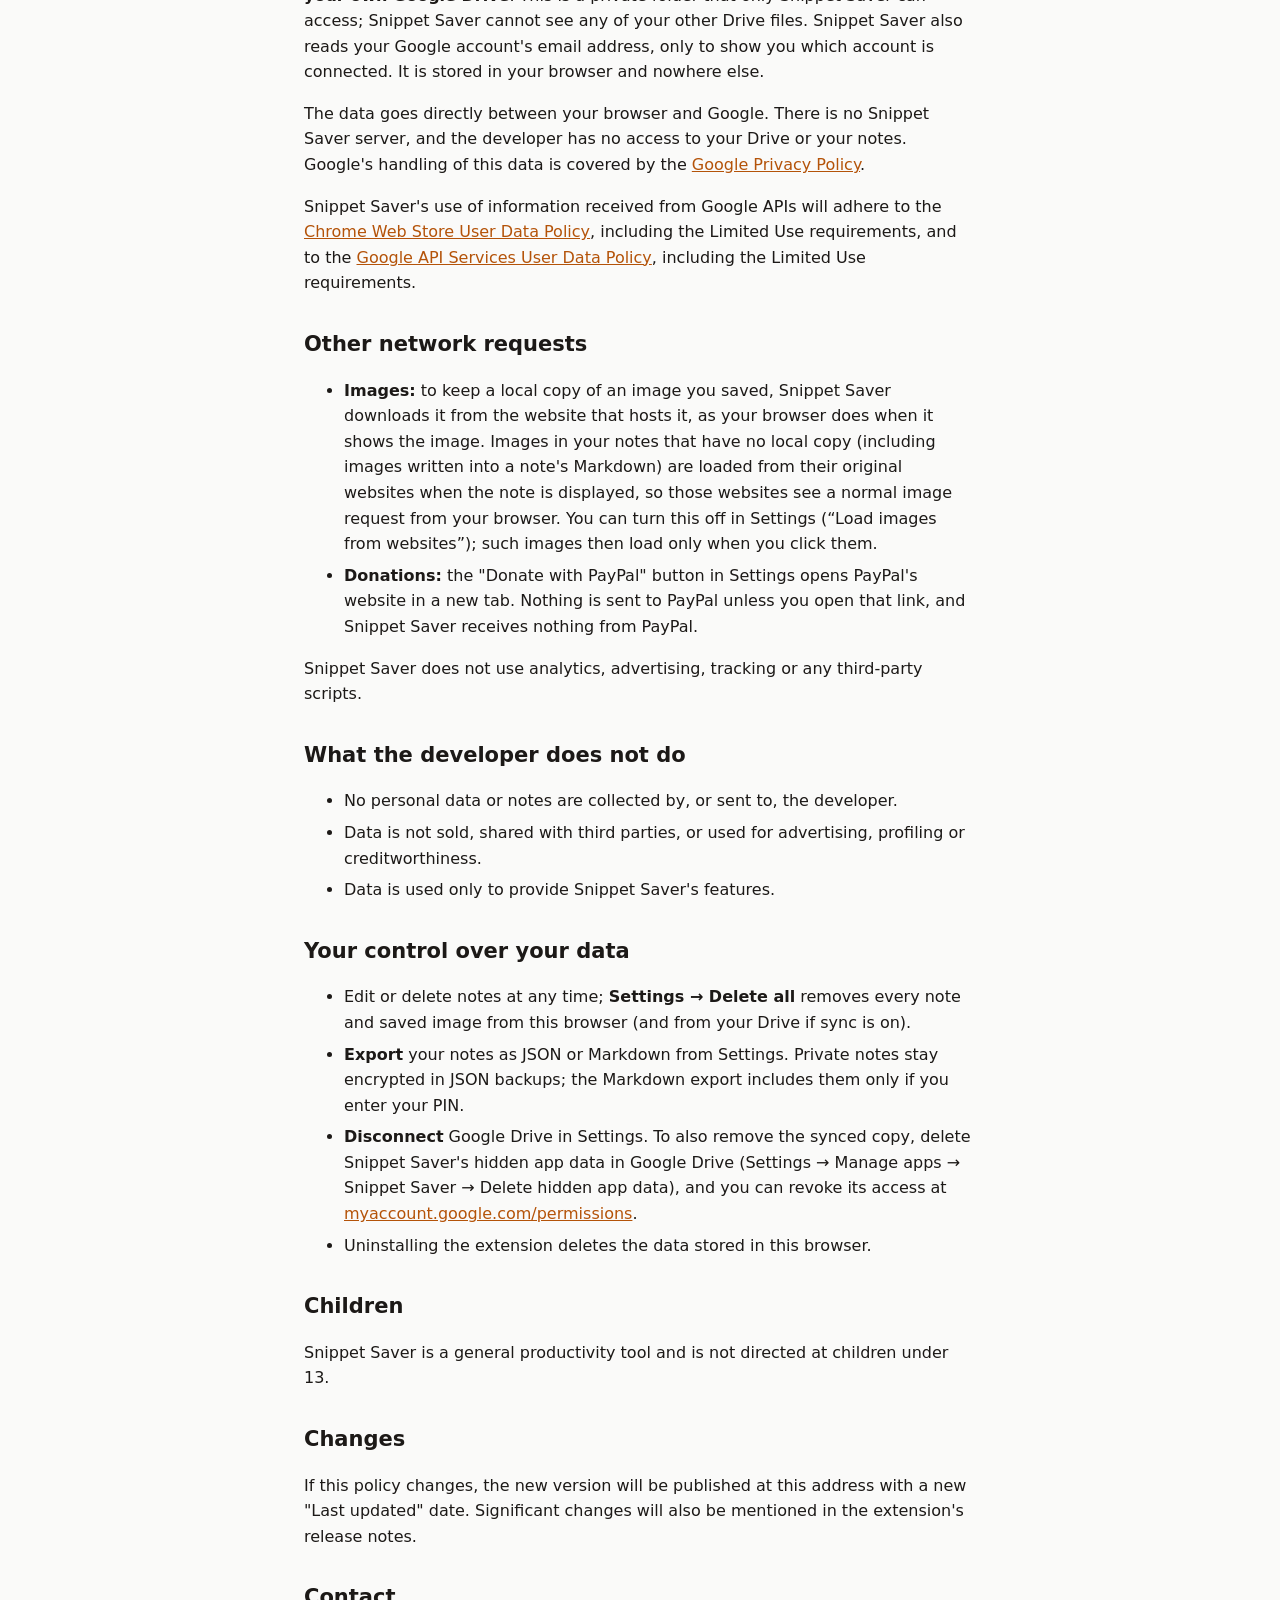
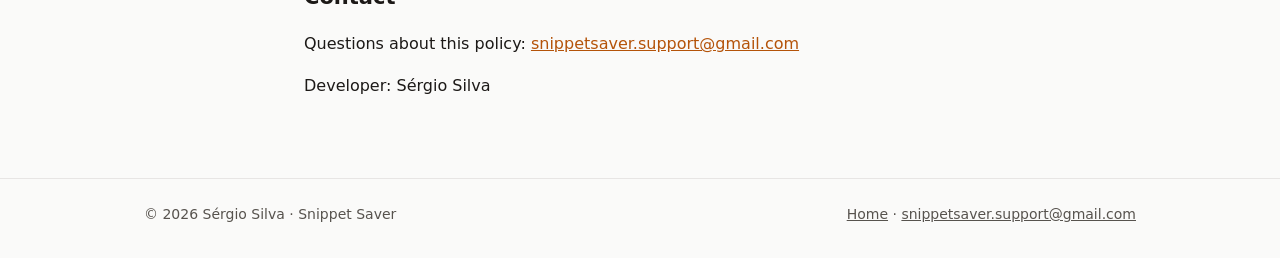
==== commit 9c2e2fc6: "Privacy policy: web images can be set to load only on click Co-Authored-By: Claude Opus 5.5 <noreply" ====
--- a/privacy.html
+++ b/privacy.html
@@ -47,7 +47,7 @@
 
     <h2>Other network requests</h2>
     <ul>
-      <li><strong>Images:</strong> to keep a local copy of an image you saved, Snippet Saver downloads it from the website that hosts it, as your browser does when it shows the image. Images in your notes that have no local copy (including images written into a note's Markdown) are loaded from their original websites when the note is displayed, so those websites see a normal image request from your browser.</li>
+      <li><strong>Images:</strong> to keep a local copy of an image you saved, Snippet Saver downloads it from the website that hosts it, as your browser does when it shows the image. Images in your notes that have no local copy (including images written into a note's Markdown) are loaded from their original websites when the note is displayed, so those websites see a normal image request from your browser. You can turn this off in Settings (“Load images from websites”); such images then load only when you click them.</li>
       <li><strong>Donations:</strong> the "Donate with PayPal" button in Settings opens PayPal's website in a new tab. Nothing is sent to PayPal unless you open that link, and Snippet Saver receives nothing from PayPal.</li>
     </ul>
     <p>Snippet Saver does not use analytics, advertising, tracking or any third-party scripts.</p>
